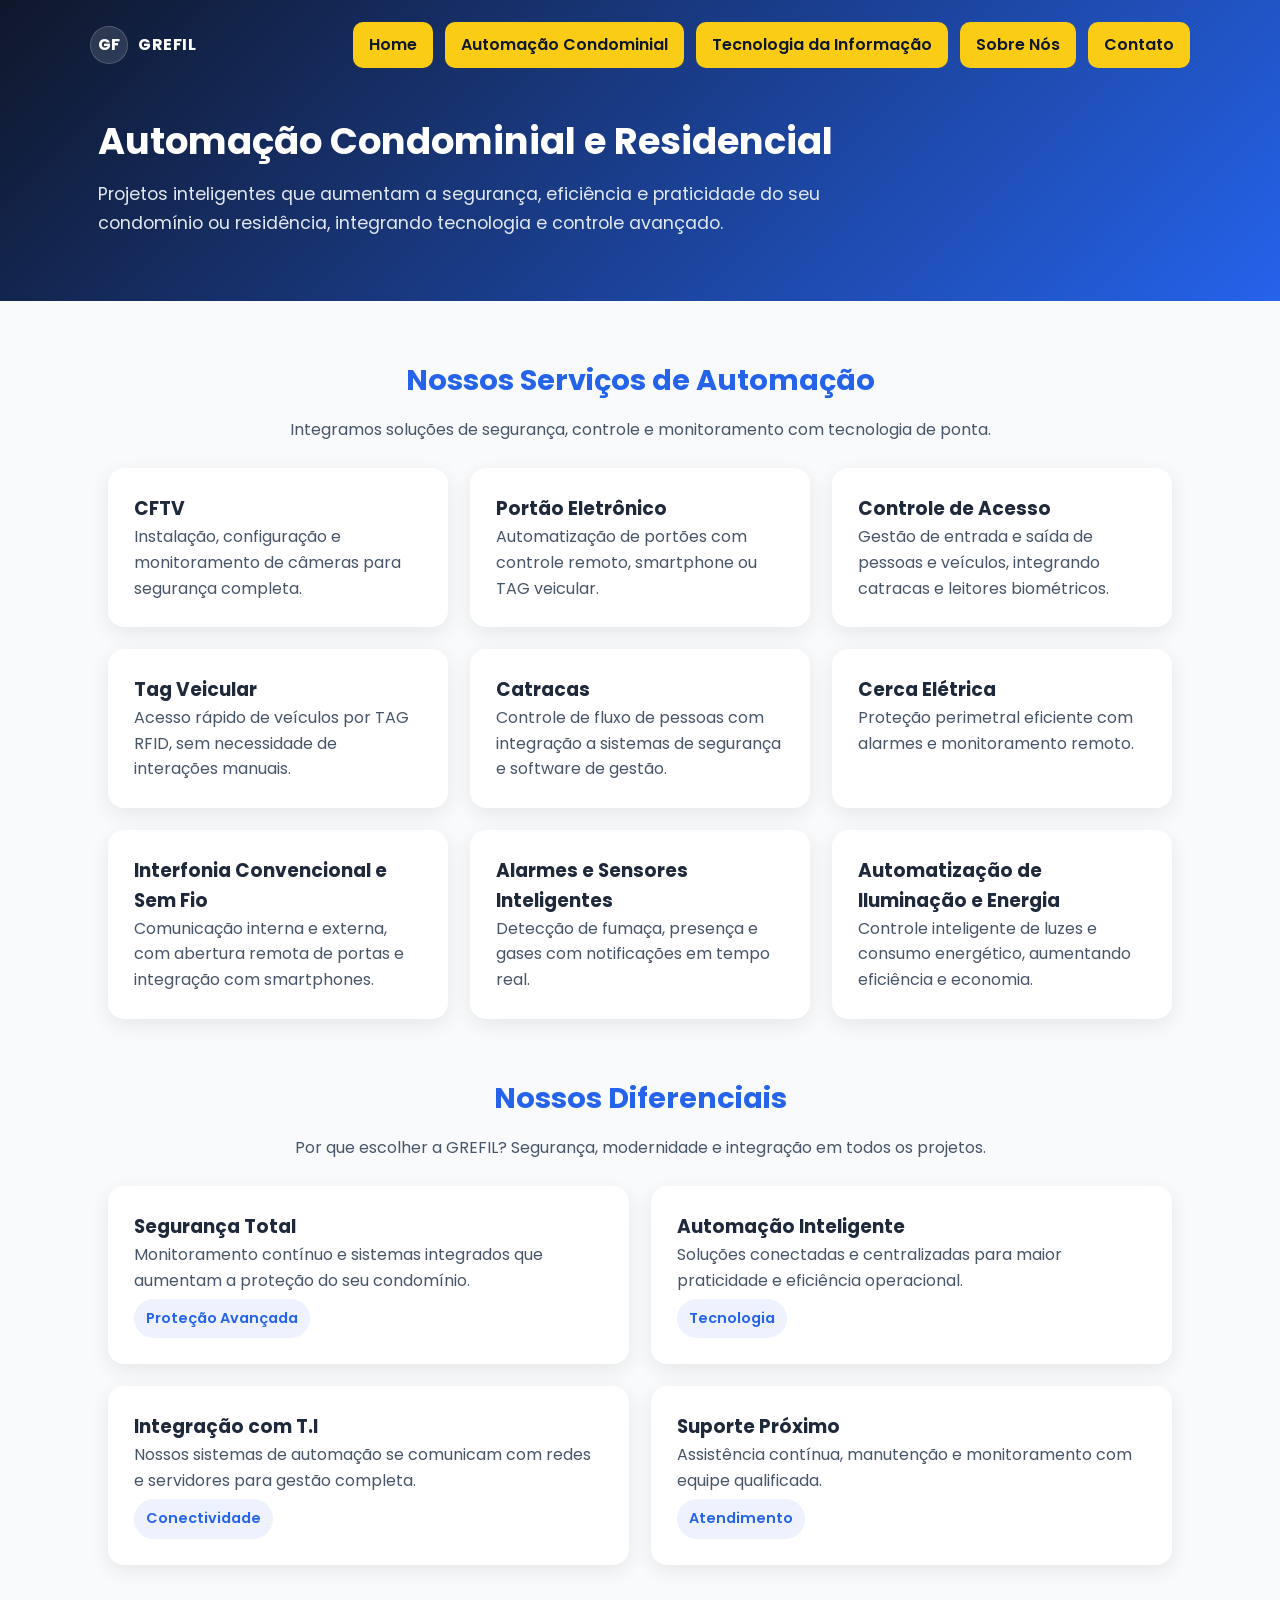
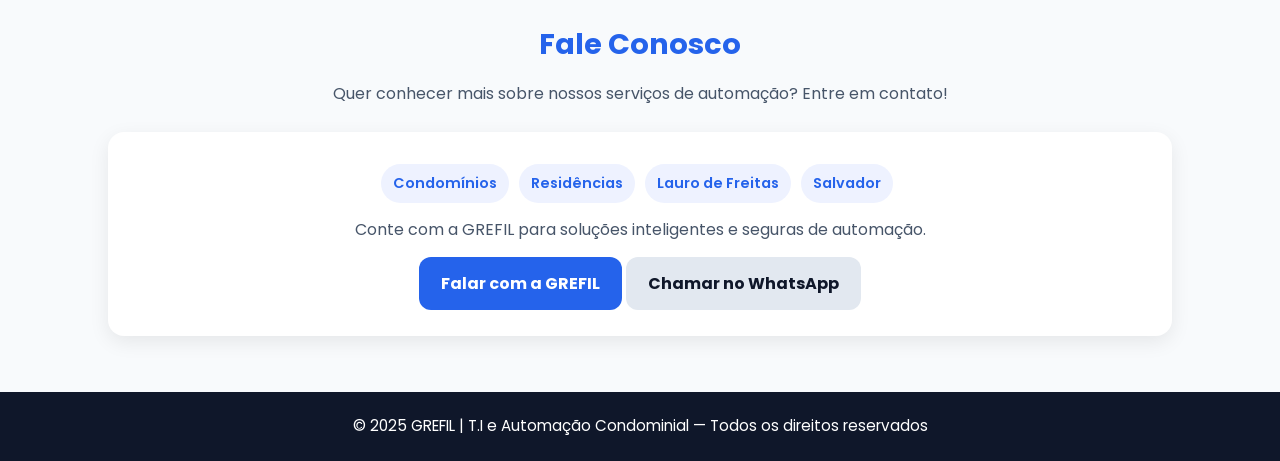
==== automacao.html @ 0e28b019 "Create automacao.html" ====
<!DOCTYPE html>
<html lang="pt-BR">
<head>
  <meta charset="UTF-8" />
  <meta name="viewport" content="width=device-width, initial-scale=1.0"/>
  <title>Automação Condominial | GREFIL - T.I e Automação Condominial</title>
  <meta name="description" content="Conheça os serviços de Automação Condominial da GREFIL: CFTV, portão eletrônico, controle de acesso, tag veicular, catracas, cerca elétrica, interfonia e muito mais."/>
  <meta property="og:title" content="Automação Condominial GREFIL" />
  <meta property="og:description" content="Soluções completas em automação para condomínios e residências em Lauro de Freitas e Salvador." />
  <meta property="og:type" content="website" />
  <meta property="og:image" content="https://via.placeholder.com/1200x630.png?text=GREFIL+-+Automacao" />
  <link href="https://fonts.googleapis.com/css2?family=Poppins:wght@400;600;700&display=swap" rel="stylesheet"/>

  <style>
    :root{
      --bg:#f8fafc;
      --txt:#1e293b;
      --muted:#475569;
      --brand:#2563eb;
      --brand-dark:#1d4ed8;
      --ink:#0f172a;
      --cta:#facc15;
      --cta-dark:#eab308;
      --card:#ffffff;
      --shadow:0 6px 20px rgba(0,0,0,.08);
      --radius:16px;
      --radius-sm:12px;
    }
    *{box-sizing:border-box;margin:0;padding:0}
    html,body{height:100%}
    body{
      font-family:'Poppins',system-ui,-apple-system,Segoe UI,Roboto,Ubuntu,'Helvetica Neue',Arial,sans-serif;
      background:var(--bg);
      color:var(--txt);
      line-height:1.6;
      -webkit-font-smoothing:antialiased;
      -moz-osx-font-smoothing:grayscale;
    }

    /* Header / Hero */
    header{
      background:linear-gradient(135deg, var(--ink), var(--brand));
      color:#fff;
      padding:22px 18px 64px;
      position:relative;
      overflow:hidden;
    }
    .brandbar{
      max-width:1100px;margin:0 auto;
      display:flex;align-items:center;justify-content:space-between;
      gap:12px;
    }
    .logo{
      display:flex;align-items:center;gap:10px;text-decoration:none;color:#fff;
    }
    .logo__mark{
      width:38px;height:38px;border-radius:50%;
      background:rgba(255,255,255,.12);
      display:grid;place-items:center;font-weight:700;
      border:1px solid rgba(255,255,255,.18);
    }
    .logo__text{font-weight:700;letter-spacing:.5px}
    .menu-toggle{
      display:none;background:none;border:0;color:#fff;font-size:28px;cursor:pointer;
    }
    nav{
      display:flex;gap:12px;flex-wrap:wrap;
    }
    nav a{
      text-decoration:none;font-weight:600;
      background:var(--cta);color:var(--ink);
      padding:10px 16px;border-radius:10px;transition:.25s;
    }
    nav a:hover{background:var(--cta-dark)}
    @media (max-width: 820px){
      .menu-toggle{display:block}
      nav{display:none;flex-direction:column;align-items:flex-start;margin-top:12px}
      nav.active{display:flex}
      nav a{width:100%}
      .brandbar{align-items:flex-start;flex-direction:column}
    }

    .hero{
      max-width:1100px;margin:44px auto 0;padding:0 8px;text-align:left;
    }
    .hero h1{
      font-size:clamp(1.6rem,3vw,2.3rem);margin-bottom:10px;font-weight:700;
    }
    .hero p{
      max-width:800px;color:#e2e8f0;font-size:clamp(1rem,2vw,1.1rem);
    }

    /* Sections */
    section{max-width:1100px;margin:56px auto;padding:0 18px}
    .card{
      background:var(--card);box-shadow:var(--shadow);border-radius:var(--radius);
      padding:26px;
    }
    .section-title{
      font-size:1.8rem;color:var(--brand);margin-bottom:14px;text-align:center;
    }
    .section-sub{max-width:820px;margin:0 auto 26px;color:var(--muted);text-align:center}

    .grid{display:grid;gap:22px}
    .grid-2{grid-template-columns:repeat(2,1fr)}
    .grid-3{grid-template-columns:repeat(3,1fr)}
    @media (max-width: 900px){.grid-3{grid-template-columns:repeat(2,1fr)}}
    @media (max-width: 640px){.grid-3,.grid-2{grid-template-columns:1fr}}

    .kv .k{font-weight:700;color:var(--brand);margin-bottom:6px}
    .kv p{color:var(--muted)}

    .pill{
      display:inline-block;font-size:.9rem;font-weight:600;
      background:#eef2ff;color:var(--brand);
      padding:8px 12px;border-radius:999px;margin:6px 6px 0 0;
    }

    /* Timeline */
    .timeline{position:relative;margin-left:6px}
    .timeline::before{
      content:"";position:absolute;left:12px;top:0;bottom:0;width:2px;background:#cbd5e1;
    }
    .tl-item{position:relative;padding-left:34px;margin-bottom:18px}
    .tl-item::before{
      content:"";position:absolute;left:6px;top:.45rem;width:12px;height:12px;border-radius:50%;
      background:var(--brand);
      box-shadow:0 0 0 4px rgba(37,99,235,.15);
    }
    .tl-title{font-weight:700}
    .muted{color:var(--muted)}

    /* CTA */
    .cta{
      display:flex;flex-direction:column;align-items:center;text-align:center;gap:14px
    }
    .btn{
      display:inline-block;text-decoration:none;font-weight:700;
      background:var(--brand);color:#fff;padding:14px 22px;border-radius:12px;transition:.25s
    }
    .btn:hover{background:var(--brand-dark)}
    .btn-ghost{
      background:#e2e8f0;color:var(--ink)
    }

    footer{
      text-align:center;padding:22px;background:var(--ink);color:#fff;margin-top:56px;font-size:.95rem
    }

    .sr-only{
      position:absolute;width:1px;height:1px;padding:0;margin:-1px;overflow:hidden;clip:rect(0,0,0,0);white-space:nowrap;border:0
    }
  </style>
</head>
<body>
<a class="sr-only" href="#conteudo">Pular para o conteúdo</a>

<header>
  <div class="brandbar" role="navigation" aria-label="Cabeçalho">
    <a href="index.html" class="logo" aria-label="Ir para a página inicial">
      <span class="logo__mark">GF</span>
      <span class="logo__text">GREFIL</span>
    </a>
    <button class="menu-toggle" aria-label="Abrir menu" aria-expanded="false" onclick="toggleMenu()">☰</button>
    <nav id="menu">
      <a href="index.html">Home</a>
      <a aria-current="page" href="automacao.html">Automação Condominial</a>
      <a href="ti.html">Tecnologia da Informação</a>
      <a href="sobre.html">Sobre Nós</a>
      <a href="contato.html">Contato</a>
    </nav>
  </div>

  <div class="hero">
    <h1>Automação Condominial e Residencial</h1>
    <p>Projetos inteligentes que aumentam a segurança, eficiência e praticidade do seu condomínio ou residência, integrando tecnologia e controle avançado.</p>
  </div>
</header>

<main id="conteudo" tabindex="-1">

  <!-- Serviços -->
  <section aria-labelledby="servicos">
    <h2 id="servicos" class="section-title">Nossos Serviços de Automação</h2>
    <p class="section-sub">Integramos soluções de segurança, controle e monitoramento com tecnologia de ponta.</p>
    <div class="grid grid-3">
      <div class="card">
        <h3>CFTV</h3>
        <p class="muted">Instalação, configuração e monitoramento de câmeras para segurança completa.</p>
      </div>
      <div class="card">
        <h3>Portão Eletrônico</h3>
        <p class="muted">Automatização de portões com controle remoto, smartphone ou TAG veicular.</p>
      </div>
      <div class="card">
        <h3>Controle de Acesso</h3>
        <p class="muted">Gestão de entrada e saída de pessoas e veículos, integrando catracas e leitores biométricos.</p>
      </div>
      <div class="card">
        <h3>Tag Veicular</h3>
        <p class="muted">Acesso rápido de veículos por TAG RFID, sem necessidade de interações manuais.</p>
      </div>
      <div class="card">
        <h3>Catracas</h3>
        <p class="muted">Controle de fluxo de pessoas com integração a sistemas de segurança e software de gestão.</p>
      </div>
      <div class="card">
        <h3>Cerca Elétrica</h3>
        <p class="muted">Proteção perimetral eficiente com alarmes e monitoramento remoto.</p>
      </div>
      <div class="card">
        <h3>Interfonia Convencional e Sem Fio</h3>
        <p class="muted">Comunicação interna e externa, com abertura remota de portas e integração com smartphones.</p>
      </div>
      <div class="card">
        <h3>Alarmes e Sensores Inteligentes</h3>
        <p class="muted">Detecção de fumaça, presença e gases com notificações em tempo real.</p>
      </div>
      <div class="card">
        <h3>Automatização de Iluminação e Energia</h3>
        <p class="muted">Controle inteligente de luzes e consumo energético, aumentando eficiência e economia.</p>
      </div>
    </div>
  </section>

  <!-- Diferenciais -->
  <section aria-labelledby="diferenciais">
    <h2 id="diferenciais" class="section-title">Nossos Diferenciais</h2>
    <p class="section-sub">Por que escolher a GREFIL? Segurança, modernidade e integração em todos os projetos.</p>
    <div class="grid grid-2">
      <div class="card">
        <h3>Segurança Total</h3>
        <p class="muted">Monitoramento contínuo e sistemas integrados que aumentam a proteção do seu condomínio.</p>
        <span class="pill">Proteção Avançada</span>
      </div>
      <div class="card">
        <h3>Automação Inteligente</h3>
        <p class="muted">Soluções conectadas e centralizadas para maior praticidade e eficiência operacional.</p>
        <span class="pill">Tecnologia</span>
      </div>
      <div class="card">
        <h3>Integração com T.I</h3>
        <p class="muted">Nossos sistemas de automação se comunicam com redes e servidores para gestão completa.</p>
        <span class="pill">Conectividade</span>
      </div>
      <div class="card">
        <h3>Suporte Próximo</h3>
        <p class="muted">Assistência contínua, manutenção e monitoramento com equipe qualificada.</p>
        <span class="pill">Atendimento</span>
      </div>
    </div>
  </section>

  <!-- CTA -->
  <section aria-labelledby="contato">
    <h2 id="contato" class="section-title">Fale Conosco</h2>
    <p class="section-sub">Quer conhecer mais sobre nossos serviços de automação? Entre em contato!</p>
    <div class="card cta">
      <div>
        <span class="pill">Condomínios</span>
        <span class="pill">Residências</span>
        <span class="pill">Lauro de Freitas</span>
        <span class="pill">Salvador</span>
      </div>
      <p class="muted">Conte com a GREFIL para soluções inteligentes e seguras de automação.</p>
      <div>
        <a class="btn" href="contato.html">Falar com a GREFIL</a>
        <a class="btn btn-ghost" target="_blank" rel="noopener" href="https://wa.me/5571991019333?text=Olá!%20Quero%20conhecer%20os%20serviços%20de%20automação%20da%20GREFIL.">Chamar no WhatsApp</a>
      </div>
    </div>
  </section>

</main>

<footer>
  © 2025 GREFIL | T.I e Automação Condominial — Todos os direitos reservados
</footer>

<script>
  function toggleMenu(){
    const nav = document.getElementById('menu');
    const btn = document.querySelector('.menu-toggle');
    const isOpen = nav.classList.toggle('active');
    btn.setAttribute('aria-expanded', isOpen ? 'true' : 'false');
  }
  document.addEventListener('click', (e)=>{
    const nav = document.getElementById('menu');
    const btn = document.querySelector('.menu-toggle');
    if(!nav.classList.contains('active')) return;
    if(e.target.closest('#menu a')){
      nav.classList.remove('active');
      btn.setAttribute('aria-expanded','false');
    }
  });
</script>
</body>
</html>
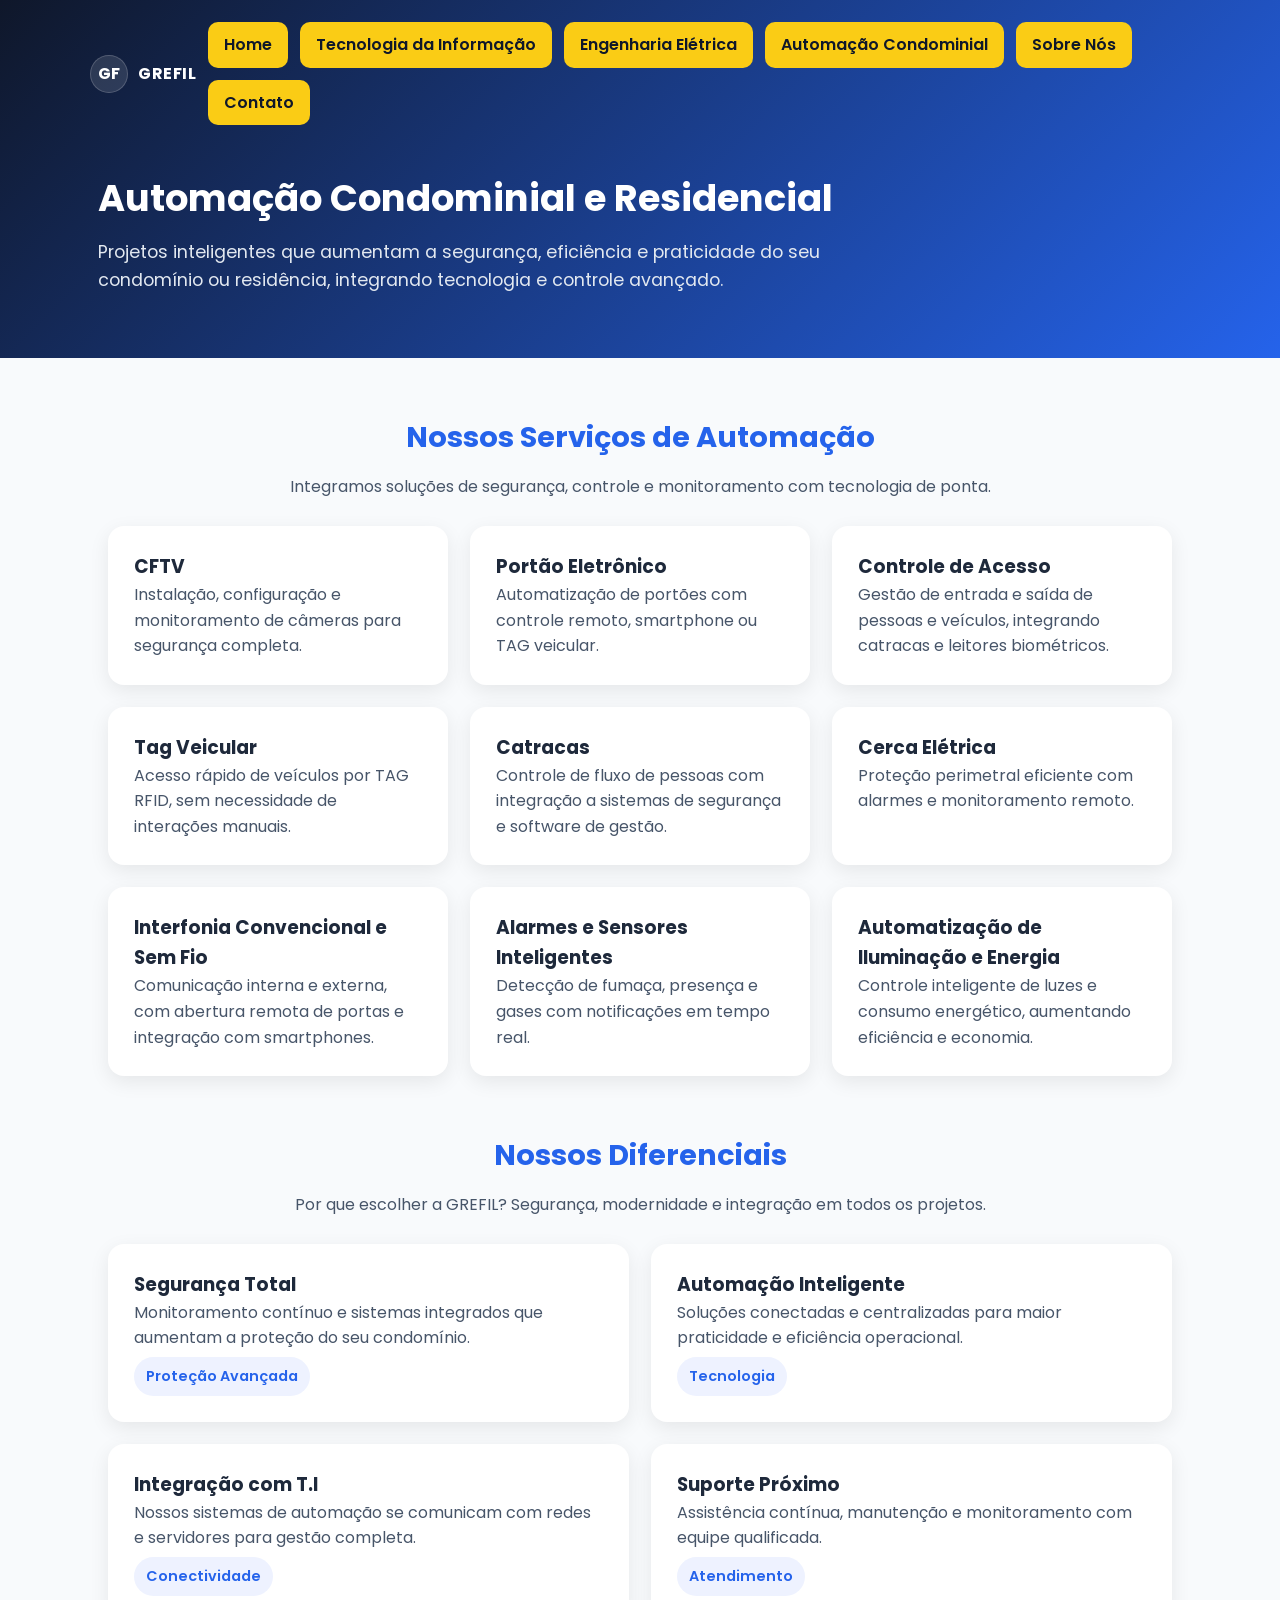
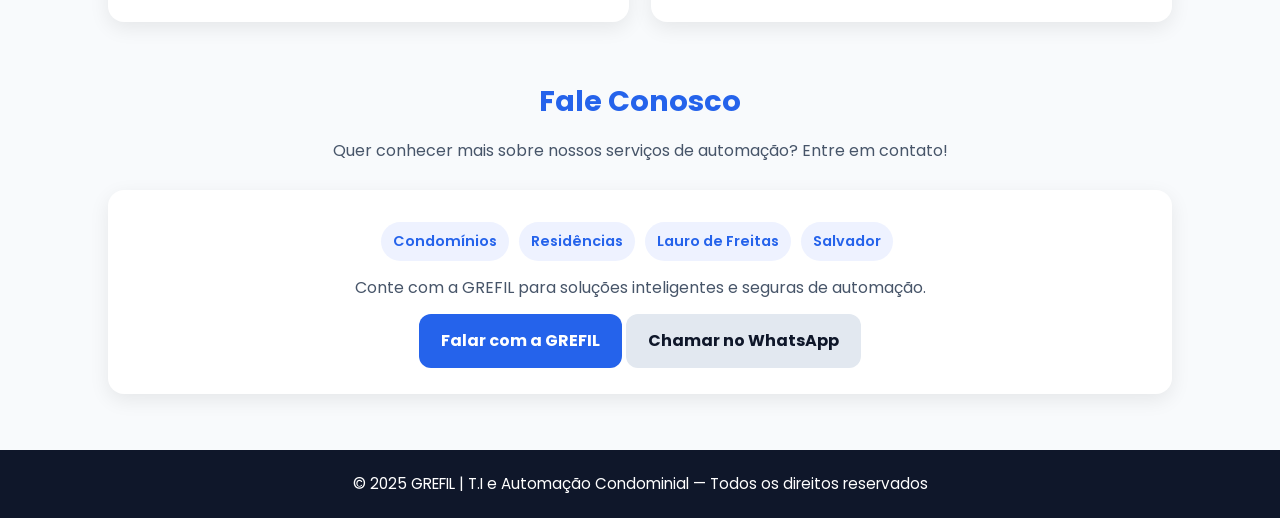
==== commit fc5e0233: "Update automacao.html" ====
--- a/automacao.html
+++ b/automacao.html
@@ -3,6 +3,7 @@
 <head>
   <meta charset="UTF-8" />
   <meta name="viewport" content="width=device-width, initial-scale=1.0"/>
+  <meta name="robots" content="index, follow">
   <title>Automação Condominial | GREFIL - T.I e Automação Condominial</title>
   <meta name="description" content="Conheça os serviços de Automação Condominial da GREFIL: CFTV, portão eletrônico, controle de acesso, tag veicular, catracas, cerca elétrica, interfonia e muito mais."/>
   <meta property="og:title" content="Automação Condominial GREFIL" />
@@ -164,10 +165,11 @@
     <button class="menu-toggle" aria-label="Abrir menu" aria-expanded="false" onclick="toggleMenu()">☰</button>
     <nav id="menu">
       <a href="index.html">Home</a>
-      <a aria-current="page" href="automacao.html">Automação Condominial</a>
-      <a href="ti.html">Tecnologia da Informação</a>
-      <a href="sobre.html">Sobre Nós</a>
-      <a href="contato.html">Contato</a>
+        <a href="ti.html">Tecnologia da Informação</a>
+        <a aria-current="page" href="eletrica.html">Engenharia Elétrica</a>
+        <a href="automacao.html">Automação Condominial</a>
+        <a href="sobre.html">Sobre Nós</a>
+        <a href="contato.html">Contato</a>
     </nav>
   </div>
 
